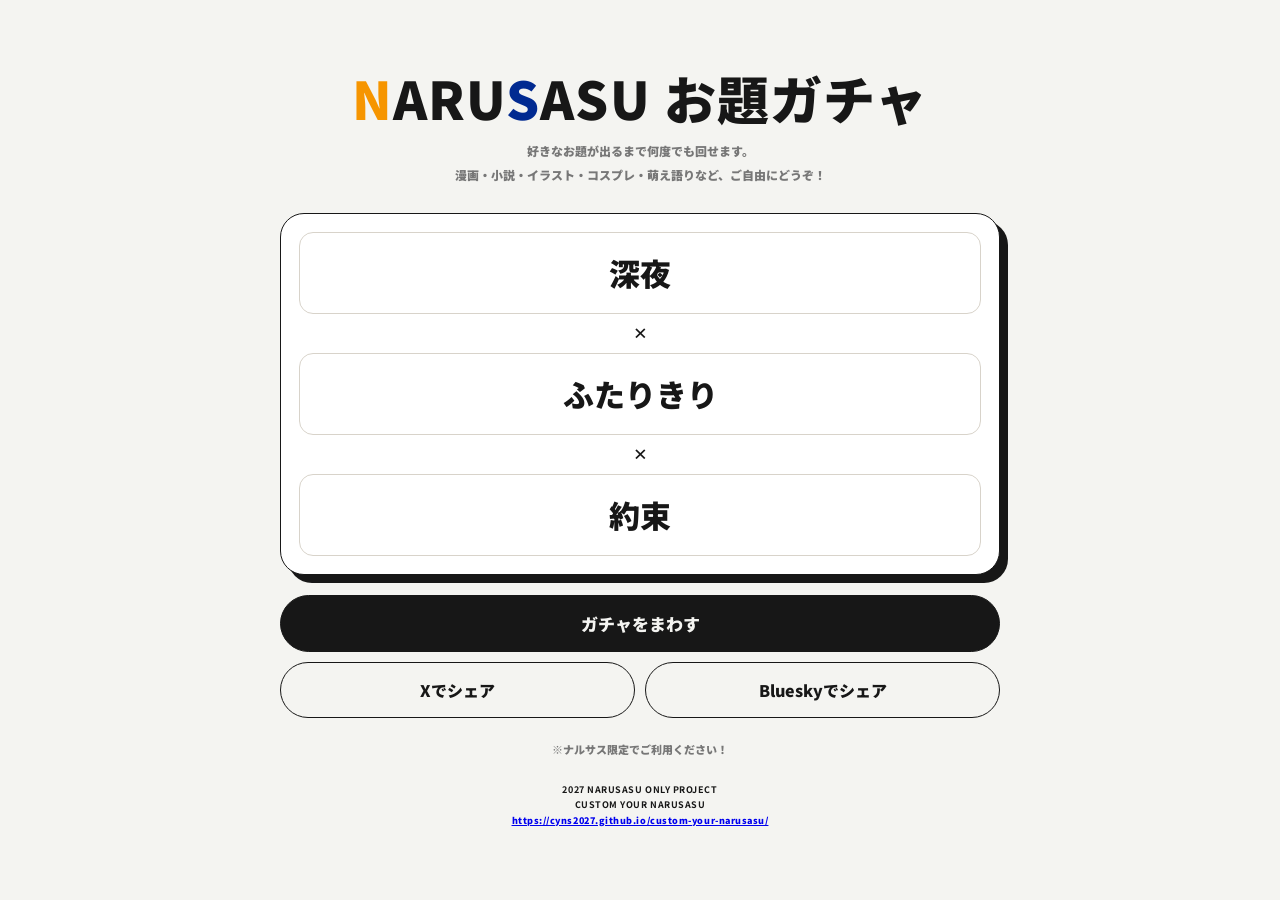
==== gacha/index.html @ 79ca9398 "Add files via upload" ====
<!doctype html>
<html lang="ja">
<head>
<meta charset="utf-8">
<meta name="viewport" content="width=device-width,initial-scale=1,viewport-fit=cover">
<meta name="theme-color" content="#f7f4ee">
<link rel="preconnect" href="https://fonts.googleapis.com">
<link rel="preconnect" href="https://fonts.gstatic.com" crossorigin>
<link href="https://fonts.googleapis.com/css2?family=Noto+Sans+JP:wght@700;900&display=swap" rel="stylesheet">
<title>NARUSASU PROMPT GACHA v5.3.3 Light Gray</title>
<style>
:root{--bg:#f4f4f1;--ink:#171717;--muted:#777;--line:#d8d3ca;--card:#ffffff;--orange:#f69500;--blue:#012a91}
*{box-sizing:border-box}
body{margin:0;min-height:100svh;background:var(--bg);color:var(--ink);font-family:"Noto Sans JP","Source Han Sans JP","Hiragino Sans","Yu Gothic",sans-serif;display:grid;place-items:center;padding:28px 18px;font-weight:900}
main{width:min(720px,100%);text-align:center}
.eyebrow{font-size:11px;letter-spacing:.22em;margin-bottom:10px}
h1{font-size:clamp(28px,7vw,52px);line-height:1;margin:0 0 10px;letter-spacing:.02em;font-weight:900}
.intro{color:var(--muted);line-height:1.8;margin:0 auto 28px;font-weight:900}
.intro-main{display:block;font-size:12px;margin-top:16px}
.intro-sub{display:block;font-size:12px;margin-top:2px}
.machine{border:1px solid var(--ink);border-radius:24px;padding:18px;background:var(--card);box-shadow:8px 8px 0 var(--ink)}
.slot{min-height:82px;border:1px solid var(--line);border-radius:14px;display:grid;place-items:center;padding:12px 10px;background:white;font-size:clamp(20px,5vw,31px);font-weight:900;line-height:1.35}
.x{font-family:Georgia,serif;font-style:italic;font-size:24px;padding:6px 0}
.actions{display:grid;gap:10px;margin-top:20px}
button,a.share{appearance:none;border:1px solid var(--ink);border-radius:999px;padding:15px 18px;font:inherit;font-weight:900;cursor:pointer;text-decoration:none;color:var(--ink);background:transparent}
#spin{background:var(--ink);color:var(--bg);font-size:17px}
.shares{display:grid;grid-template-columns:1fr 1fr;gap:10px}
.note{margin-top:22px;font-size:11px;color:var(--muted);line-height:1.8}
.credit{
  margin-top:22px;
  font-size:9px;
  line-height:1.7;
  color:var(--muted);
  text-align:center;
  letter-spacing:.06em;
}
.credit strong{
  display:block;
  color:var(--ink);
  font-weight:700;
}
.credit .url{
  display:block;
  word-break:break-all;
}
.logo-n{color:var(--orange)}
.logo-s{color:var(--blue)}
.flash{animation:pop .22s ease}
@keyframes pop{0%{transform:scale(.96);opacity:.45}100%{transform:scale(1);opacity:1}}
@media(max-width:430px){.machine{box-shadow:5px 5px 0 var(--ink)}.shares{grid-template-columns:1fr}}
</style>
</head>
<body>
<main>
  <h1><span class="logo-n">N</span>ARU<span class="logo-s">S</span>ASU お題ガチャ</h1>
  <p class="intro"><span class="intro-main">好きなお題が出るまで何度でも回せます。</span><span class="intro-sub">漫画・小説・イラスト・コスプレ・萌え語りなど、ご自由にどうぞ！</span></p>

  <section class="machine" aria-live="polite">
    <div class="slot" id="scene">深夜</div>
    <div class="x">×</div>
    <div class="slot" id="condition">ふたりきり</div>
    <div class="x">×</div>
    <div class="slot" id="keyword">約束</div>
  </section>

  <div class="actions">
    <button id="spin">ガチャをまわす</button>
    <div class="shares">
      <a class="share" id="shareX" target="_blank" rel="noopener">Xでシェア</a>
      <a class="share" id="shareBsky" target="_blank" rel="noopener">Blueskyでシェア</a>
    </div>
  </div>
  <p class="note">※ナルサス限定でご利用ください！</p>
  <div class="credit">
    <strong>2027 NARUSASU ONLY PROJECT</strong>
    <strong>CUSTOM YOUR NARUSASU</strong>
    <a class="url" href="https://cyns2027.github.io/custom-your-narusasu/">https://cyns2027.github.io/custom-your-narusasu/</a>
  </div>
</main>
<script>
const scenes = ["深夜", "夜明け前", "朝焼け", "早朝", "昼下がり", "夕暮れ", "真夜中", "午前二時", "寝起き", "眠れない夜", "雨の日", "雨上がり", "土砂降り", "初雪", "雪の日", "台風", "雷", "強い風", "快晴", "曇り空", "春", "桜の季節", "夏", "真夏", "夏の終わり", "秋", "冬", "年末", "年明け", "季節の変わり目", "帰り道", "待ち合わせ", "別れ際", "出発前", "帰ってきた日", "久しぶりの再会", "旅の途中", "遠出", "寄り道", "道に迷って", "休日", "休日前夜", "仕事終わり", "忙しい朝", "暇な午後", "予定のない日", "約束の日", "記念日", "誕生日", "大晦日", "祭り", "花火", "海", "川辺", "山の中", "公園", "屋上", "駅", "ホーム", "車の中", "電車の中", "台所", "食卓", "玄関", "ベッドの上", "ソファ", "風呂上がり", "コンビニ", "スーパー", "飲み屋", "誰もいない部屋", "人混み", "静かな場所", "知らない街", "懐かしい場所", "いつもの場所", "初めての場所", "逃げ場のない場所", "ふたりだけの場所", "墓前", "食事中", "買い物中", "散歩中", "移動中", "留守番", "看病", "徹夜", "酔った夜", "二日酔いの朝", "停電", "旅行", "お泊まり", "引っ越し", "大掃除", "喧嘩のあと", "大切な日の前夜", "何でもない一日", "世界が終わる日", "最後の日", "そのあとの日"];
const conditions = ["ふたりきり", "隣同士", "背中合わせ", "向かい合わせ", "離ればなれ", "すれ違い", "久しぶり", "いつも通り", "一緒に暮らしている", "離れて暮らしている", "喧嘩中", "仲直りしたばかり", "気まずい", "無言", "話が止まらない", "素直になれない", "言葉が足りない", "言いすぎた", "何も言えない", "言わなくてもわかる", "待っている", "待たせている", "追いかける", "追いかけられる", "探している", "見つけた", "見失った", "帰りたい", "帰したくない", "帰る場所がある", "会いたい", "会いたくない", "会えない", "会えた", "離れたい", "離れたくない", "触れたい", "触れられない", "近すぎる", "遠すぎる", "目が合う", "目を逸らす", "見つめている", "見られている", "背を向ける", "振り返る", "手を伸ばす", "手を離す", "手を繋ぐ", "肩を並べる", "片方だけ眠っている", "ふたりとも眠れない", "片方だけ酔っている", "ふたりとも酔っている", "片方だけ怒っている", "ふたりとも怒っている", "片方だけ笑っている", "ふたりとも笑っている", "泣いている", "泣けない", "疲れている", "怪我をしている", "熱がある", "腹が減っている", "寒がっている", "暑がっている", "眠そう", "機嫌が悪い", "機嫌がいい", "浮かれている", "隠し事がある", "嘘をついている", "勘違いしている", "何かを疑っている", "秘密を共有している", "約束を守っている", "約束を破った", "忘れている", "覚えている", "思い出している", "何かを決めた", "迷っている", "諦めかけている", "諦められない", "怖がっている", "安心している", "緊張している", "油断している", "嫉妬している", "心配している", "意地を張っている", "甘えている", "甘やかしている", "我慢している", "からかっている", "試している", "信じている", "信じられない", "同じことを考えている", "違うことを考えている"];
const keywords = ["約束", "名前", "手", "指", "傷", "傷跡", "体温", "声", "匂い", "髪", "目", "背中", "肩", "唇", "心臓", "涙", "笑顔", "寝顔", "横顔", "足音", "手紙", "写真", "鍵", "指輪", "時計", "傘", "靴", "服", "マグカップ", "歯ブラシ", "枕", "毛布", "花", "本", "財布", "切符", "レシート", "メモ", "プレゼント", "忘れ物", "朝ごはん", "晩ごはん", "弁当", "コーヒー", "酒", "水", "甘いもの", "好物", "苦手なもの", "最後の一口", "雨", "雪", "月", "星", "太陽", "空", "雲", "海", "火", "風", "光", "影", "色", "音", "季節", "距離", "時間", "記憶", "夢", "過去", "未来", "秘密", "嘘", "本音", "言い訳", "勘違い", "後悔", "願い", "選択", "答え", "居場所", "帰る場所", "約束の場所", "ふるさと", "家", "道", "境界線", "半分", "お揃い", "片方", "初めて", "二度目", "最後", "永遠", "一瞬", "昔の話", "明日の話", "くだらない話", "言えなかったこと", "愛"];
const $ = id => document.getElementById(id);
const pick = a => a[Math.floor(Math.random()*a.length)];

function currentText(){
  const pageUrl = window.location.origin + window.location.pathname;
  return `━━━ ∙ʚ NARUSASUお題ガチャɞ∙ ━━━

『 ${$("scene").textContent} × ${$("condition").textContent} × ${$("keyword").textContent} 』

#ナルサスお題ガチャ #ナルサス

引いてみる：${pageUrl}

━━━━━━━ ∙ʚ🍥🍅ɞ∙ ━━━━━━━`;
}
function updateShare(){
  const text = currentText();
  $("shareX").href = "https://twitter.com/intent/tweet?text="+encodeURIComponent(text);
  $("shareBsky").href = "https://bsky.app/intent/compose?text="+encodeURIComponent(text);
}
function spin(){
  [["scene",scenes],["condition",conditions],["keyword",keywords]].forEach(([id,a])=>{
    const el=$(id); el.textContent=pick(a); el.classList.remove("flash"); void el.offsetWidth; el.classList.add("flash");
  });
  updateShare();
}
$("spin").addEventListener("click",spin);
updateShare();
</script>
</body>
</html>
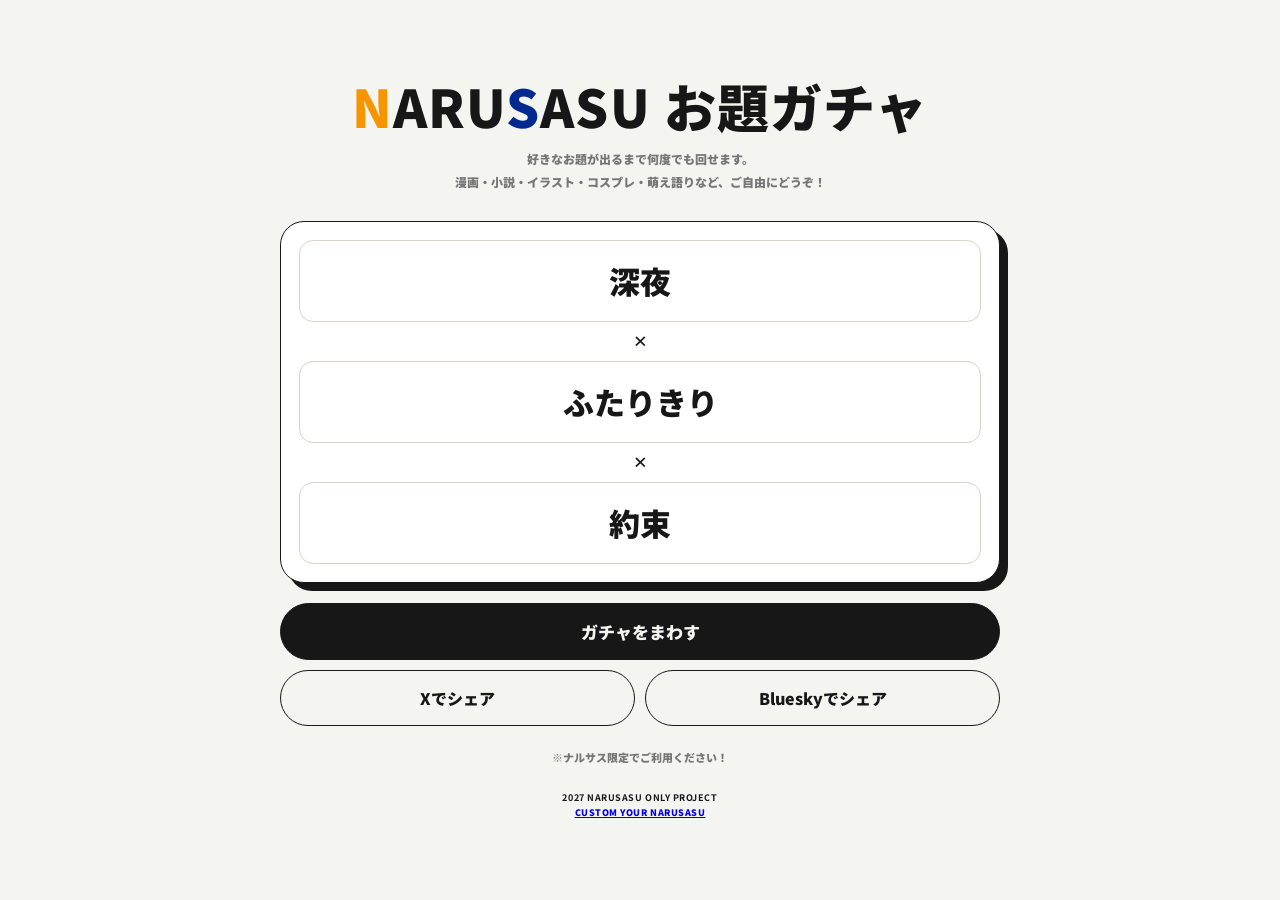
==== commit 64398f68: "Update index.html" ====
--- a/gacha/index.html
+++ b/gacha/index.html
@@ -7,7 +7,10 @@
 <link rel="preconnect" href="https://fonts.googleapis.com">
 <link rel="preconnect" href="https://fonts.gstatic.com" crossorigin>
 <link href="https://fonts.googleapis.com/css2?family=Noto+Sans+JP:wght@700;900&display=swap" rel="stylesheet">
-<title>NARUSASU PROMPT GACHA v5.3.3 Light Gray</title>
+<title>NARUSASUお題ガチャ</title>
+<meta property="og:title" content="NARUSASUお題ガチャ">
+<meta property="og:description" content="好きなお題が出るまで何度でも回せます。漫画・小説・イラスト・コスプレ・萌え語りなど、ご自由にどうぞ！">
+<meta property="og:type" content="website">
 <style>
 :root{--bg:#f4f4f1;--ink:#171717;--muted:#777;--line:#d8d3ca;--card:#ffffff;--orange:#f69500;--blue:#012a91}
 *{box-sizing:border-box}
@@ -73,8 +76,9 @@
   <p class="note">※ナルサス限定でご利用ください！</p>
   <div class="credit">
     <strong>2027 NARUSASU ONLY PROJECT</strong>
-    <strong>CUSTOM YOUR NARUSASU</strong>
-    <a class="url" href="https://cyns2027.github.io/custom-your-narusasu/">https://cyns2027.github.io/custom-your-narusasu/</a>
+<a class="url" href="https://cyns2027.github.io/custom-your-narusasu/">
+  CUSTOM YOUR NARUSASU
+</a>
   </div>
 </main>
 <script>
